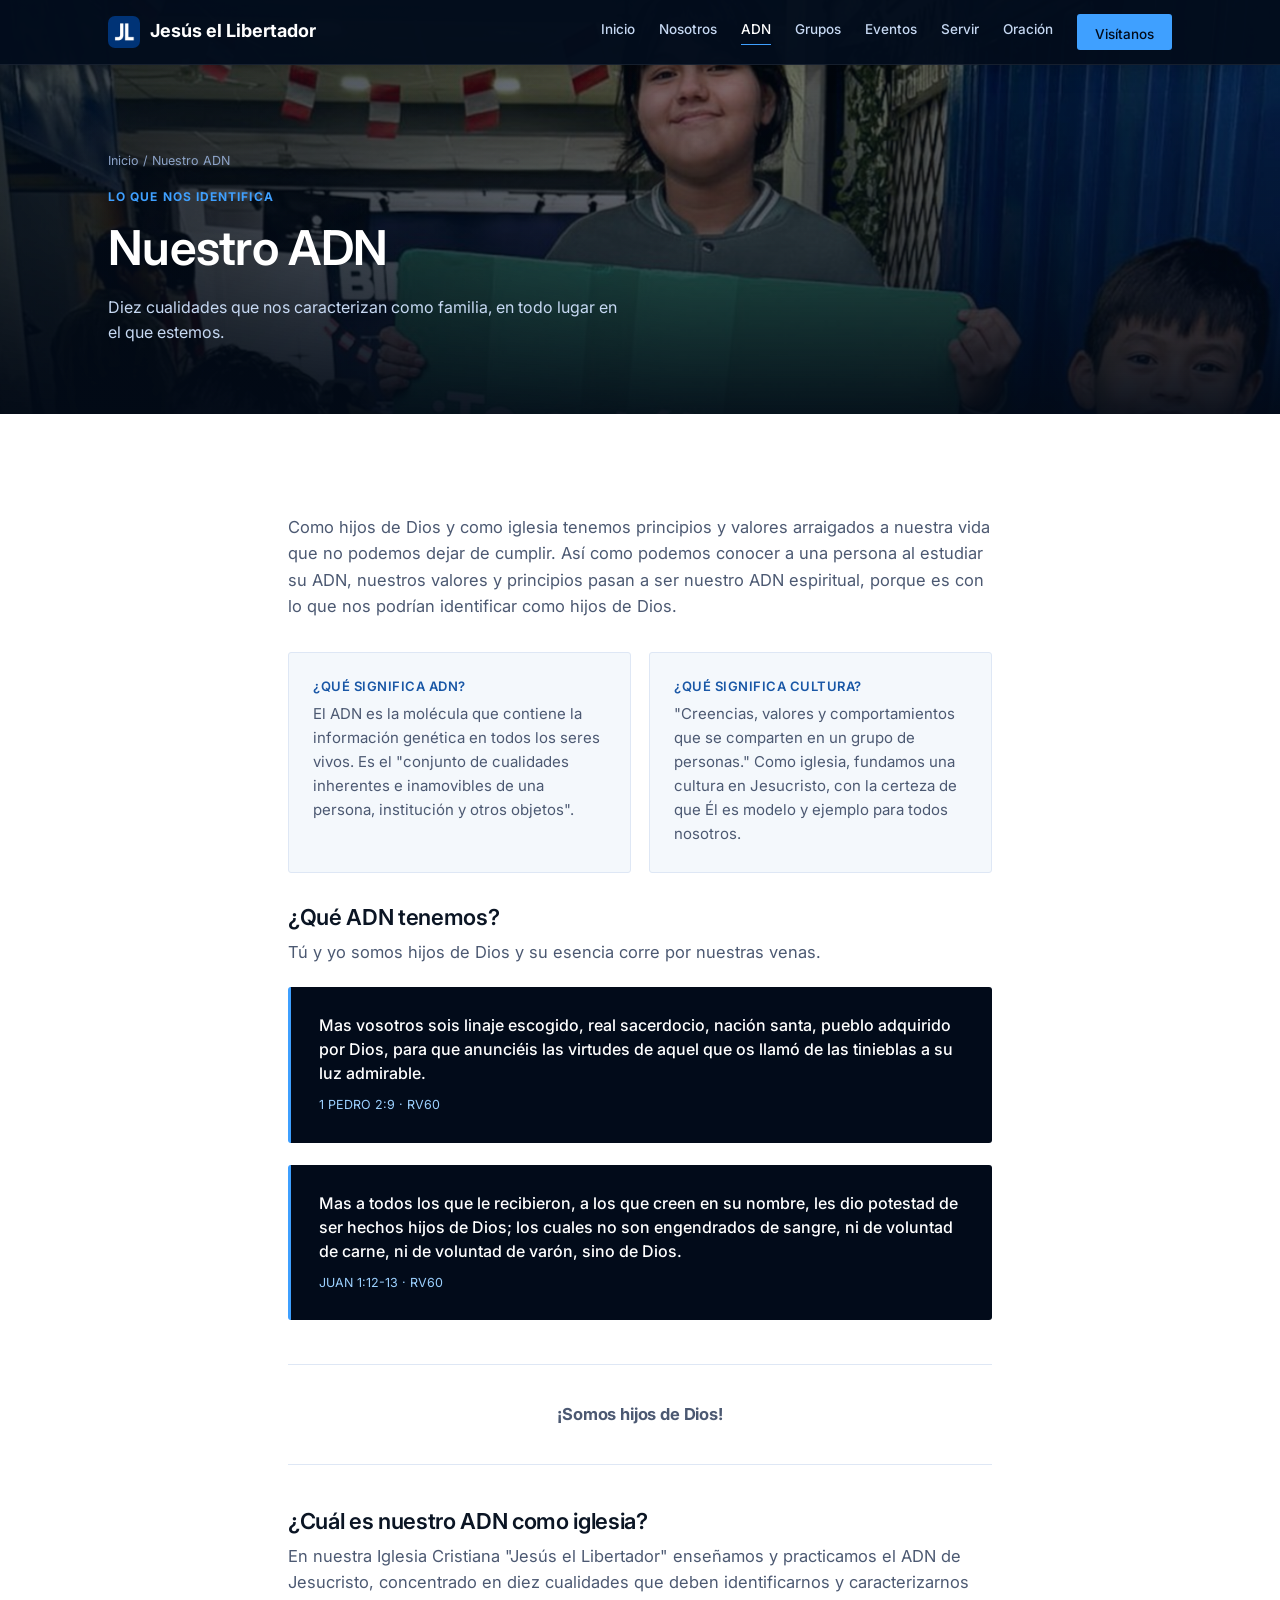
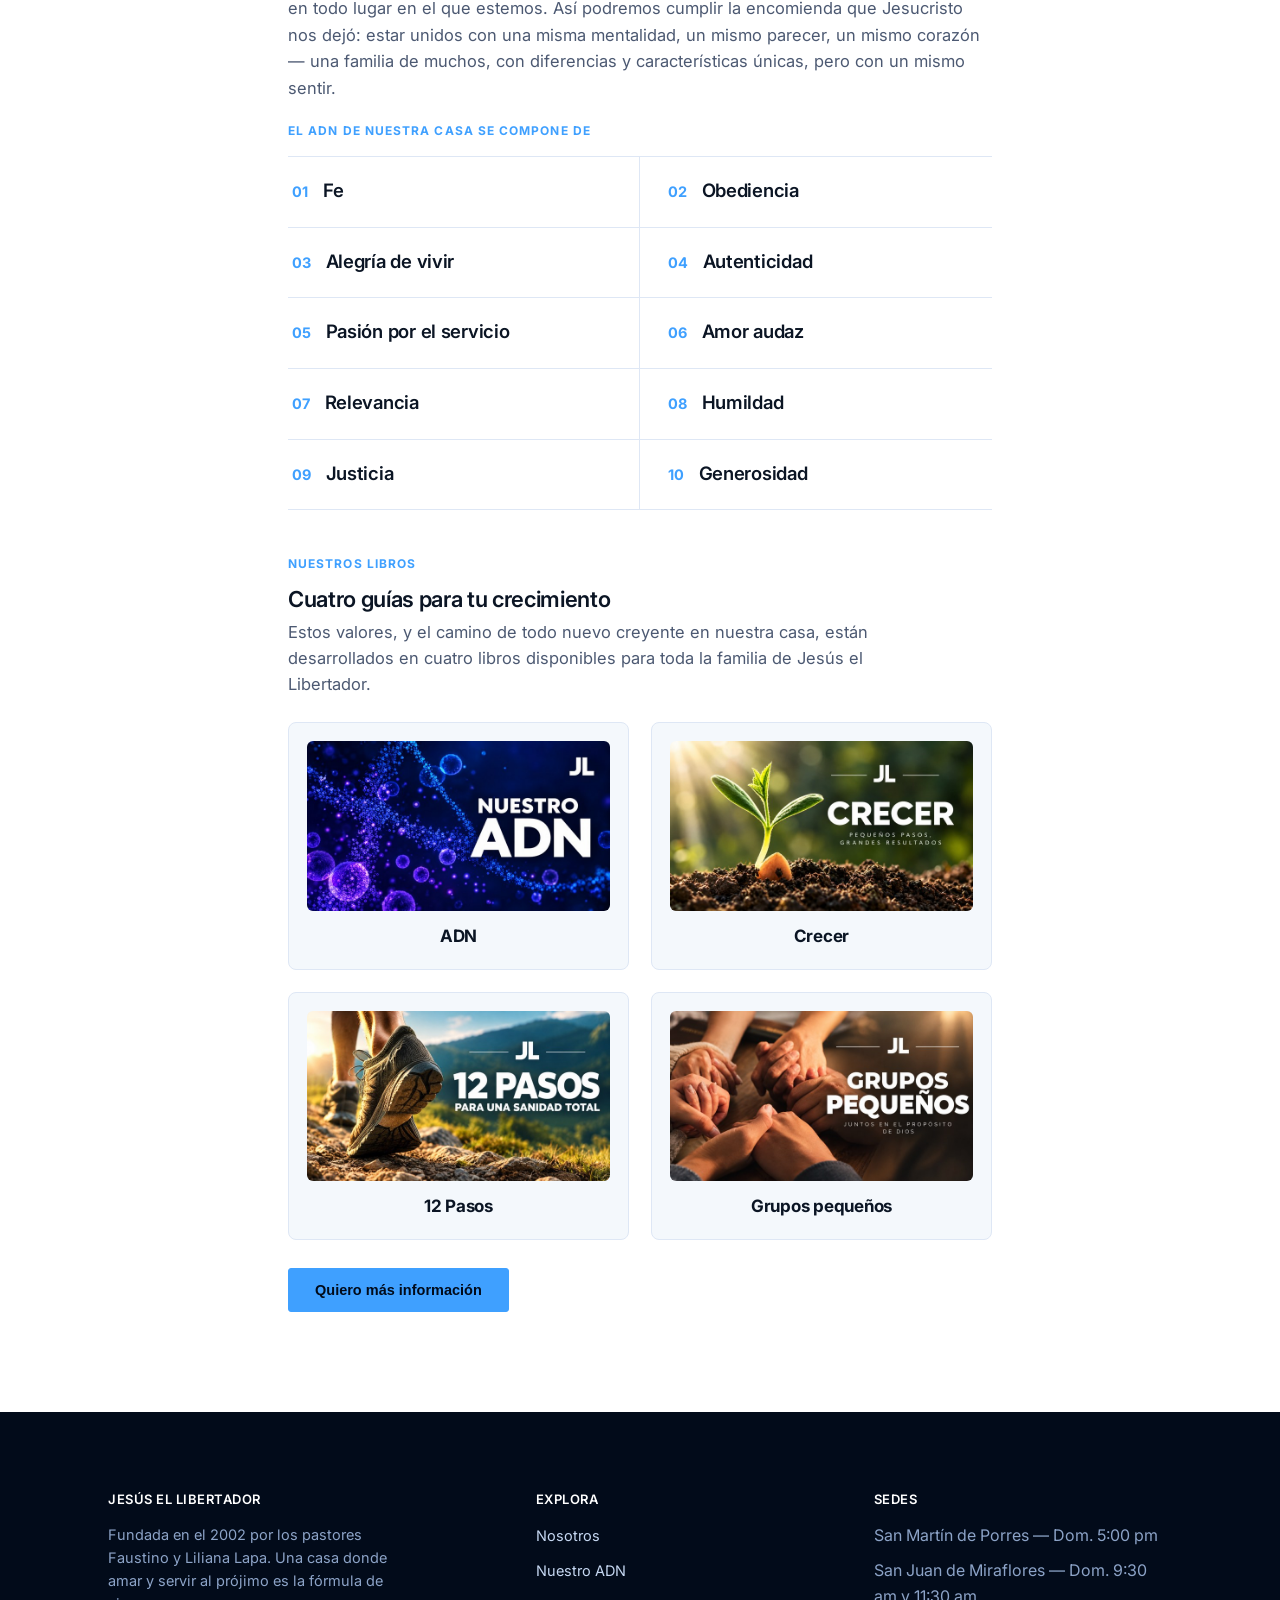
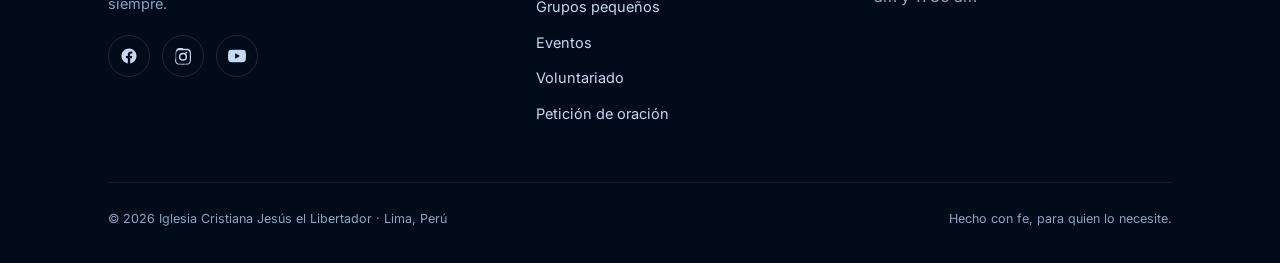
==== adn.html @ 239bf361 "Actualización:Evento" ====
<!DOCTYPE html>
<html lang="es">
<head>
<meta charset="UTF-8">
<meta name="viewport" content="width=device-width, initial-scale=1, viewport-fit=cover">
<title>Nuestro ADN | Iglesia Cristiana Jesús el Libertador</title>
<link rel="icon" type="image/x-icon" href="/favicon.ico">
<link rel="icon" type="image/png" sizes="32x32" href="/images/favicon-32.png">
<link rel="icon" type="image/png" sizes="16x16" href="/images/favicon-16.png">
<link rel="apple-touch-icon" sizes="180x180" href="/images/apple-touch-icon.png">
<link rel="icon" type="image/png" sizes="192x192" href="/images/icon-192.png">
<link rel="icon" type="image/png" sizes="512x512" href="/images/icon-512.png">
<meta name="description" content="Diez cualidades que identifican a la familia de la Iglesia Cristiana Jesús el Libertador, en todo lugar en el que estemos.">
<link rel="canonical" href="https://icjesusellibertador.com/adn">
<meta property="og:type" content="website">
<meta property="og:site_name" content="Jesús el Libertador">
<meta property="og:locale" content="es_PE">
<meta property="og:title" content="Nuestro ADN | Iglesia Cristiana Jesús el Libertador">
<meta property="og:description" content="Diez cualidades que identifican a la familia de la Iglesia Cristiana Jesús el Libertador, en todo lugar en el que estemos.">
<meta property="og:url" content="https://icjesusellibertador.com/adn">
<meta property="og:image" content="https://icjesusellibertador.com/images/voluntario-bienvenida.jpg">
<meta name="twitter:card" content="summary_large_image">
<link rel="preconnect" href="https://fonts.googleapis.com">
<link rel="preconnect" href="https://fonts.gstatic.com" crossorigin>
<link href="https://fonts.googleapis.com/css2?family=Inter:wght@400;500;600;700;800&display=swap" rel="stylesheet">
<link rel="stylesheet" href="css/styles.css">
</head>
<body>
<header class="site-nav solid" id="siteNav">
  <div class="nav-row">
    <a class="brand" href="index.html">
      <span class="brand-mark"><img src="images/logo.png" alt="Jesús el Libertador"></span>
      Jesús el Libertador
    </a>
    <button class="nav-toggle" id="navToggle" aria-label="Abrir menú"><span></span><span></span><span></span></button>
    <ul class="nav-links" id="navLinks">
      <a href="index.html">Inicio</a>
      <a href="nosotros.html">Nosotros</a>
      <a href="adn.html" class="current">ADN</a>
      <a href="grupos.html">Grupos</a>
      <a href="eventos.html">Eventos</a>
      <a href="voluntariado.html">Servir</a>
      <a href="oracion.html">Oración</a>
      <a class="nav-cta" href="grupos.html#sedes">Visítanos</a>
    </ul>
  </div>
</header>
<header class="page-header">
  <div class="media-bg"><img src="images/voluntario-bienvenida.jpg" alt="Niños del equipo de bienvenida sosteniendo carteles: Te estábamos esperando, Eres amado, Qué bueno verte" style="object-position:50% 16%;"></div>
  <div class="media-overlay"></div>
  <div class="page-header-inner wrap">
    <div class="breadcrumb"><a href="index.html">Inicio</a> / Nuestro ADN</div>
    <span class="eyebrow">Lo que nos identifica</span>
    <h1>Nuestro ADN</h1>
    <p class="lead">Diez cualidades que nos caracterizan como familia, en todo lugar en el que estemos.</p>
  </div>
</header>

<section class="adn-block" data-reveal>
  <div class="wrap adn-intro">
    <p>Como hijos de Dios y como iglesia tenemos principios y valores arraigados a nuestra vida que no podemos dejar de cumplir. Así como podemos conocer a una persona al estudiar su ADN, nuestros valores y principios pasan a ser nuestro ADN espiritual, porque es con lo que nos podrían identificar como hijos de Dios.</p>

    <div class="adn-def">
      <div class="def-card">
        <h4>¿Qué significa ADN?</h4>
        <p>El ADN es la molécula que contiene la información genética en todos los seres vivos. Es el "conjunto de cualidades inherentes e inamovibles de una persona, institución y otros objetos".</p>
      </div>
      <div class="def-card">
        <h4>¿Qué significa cultura?</h4>
        <p>"Creencias, valores y comportamientos que se comparten en un grupo de personas." Como iglesia, fundamos una cultura en Jesucristo, con la certeza de que Él es modelo y ejemplo para todos nosotros.</p>
      </div>
    </div>

    <h3 style="color:var(--ink); font-size:22px;">¿Qué ADN tenemos?</h3>
    <p>Tú y yo somos hijos de Dios y su esencia corre por nuestras venas.</p>

    <div class="verse-card">
      <p>Mas vosotros sois linaje escogido, real sacerdocio, nación santa, pueblo adquirido por Dios, para que anunciéis las virtudes de aquel que os llamó de las tinieblas a su luz admirable.</p>
      <span>1 PEDRO 2:9 · RV60</span>
    </div>
    <div class="verse-card">
      <p>Mas a todos los que le recibieron, a los que creen en su nombre, les dio potestad de ser hechos hijos de Dios; los cuales no son engendrados de sangre, ni de voluntad de carne, ni de voluntad de varón, sino de Dios.</p>
      <span>JUAN 1:12-13 · RV60</span>
    </div>

    <p class="adn-shout">¡Somos hijos de Dios!</p>

    <h3 style="color:var(--ink); font-size:22px;">¿Cuál es nuestro ADN como iglesia?</h3>
    <p>En nuestra Iglesia Cristiana "Jesús el Libertador" enseñamos y practicamos el ADN de Jesucristo, concentrado en diez cualidades que deben identificarnos y caracterizarnos en todo lugar en el que estemos. Así podremos cumplir la encomienda que Jesucristo nos dejó: estar unidos con una misma mentalidad, un mismo parecer, un mismo corazón — una familia de muchos, con diferencias y características únicas, pero con un mismo sentir.</p>

    <span class="eyebrow" style="margin-top:20px;">El ADN de nuestra casa se compone de</span>
    <div class="adn-grid">
      <div class="adn-item"><span class="num">01</span><h3>Fe</h3></div>
      <div class="adn-item"><span class="num">02</span><h3>Obediencia</h3></div>
      <div class="adn-item"><span class="num">03</span><h3>Alegría de vivir</h3></div>
      <div class="adn-item"><span class="num">04</span><h3>Autenticidad</h3></div>
      <div class="adn-item"><span class="num">05</span><h3>Pasión por el servicio</h3></div>
      <div class="adn-item"><span class="num">06</span><h3>Amor audaz</h3></div>
      <div class="adn-item"><span class="num">07</span><h3>Relevancia</h3></div>
      <div class="adn-item"><span class="num">08</span><h3>Humildad</h3></div>
      <div class="adn-item"><span class="num">09</span><h3>Justicia</h3></div>
      <div class="adn-item"><span class="num">10</span><h3>Generosidad</h3></div>
    </div>

    <span class="eyebrow" style="margin-top:44px;">Nuestros libros</span>
    <h3 style="color:var(--ink); font-size:22px; margin-bottom:6px;">Cuatro guías para tu crecimiento</h3>
    <p style="max-width:60ch;">Estos valores, y el camino de todo nuevo creyente en nuestra casa, están desarrollados en cuatro libros disponibles para toda la familia de Jesús el Libertador.</p>
    <div class="books-grid">
      <div class="book-card"><div class="book-cover"><img src="images/portada-adn.jpg" alt="Portada del libro ADN" loading="lazy"></div><h4>ADN</h4></div>
      <div class="book-card"><div class="book-cover"><img src="images/portada-crecer.jpg" alt="Portada del libro Crecer" loading="lazy"></div><h4>Crecer</h4></div>
      <div class="book-card"><div class="book-cover"><img src="images/portada-12pasos.jpg" alt="Portada del libro 12 Pasos" loading="lazy"></div><h4>12 Pasos</h4></div>
      <div class="book-card"><div class="book-cover"><img src="images/portada-grupos.jpg" alt="Portada del libro Grupos Pequeños" loading="lazy"></div><h4>Grupos pequeños</h4></div>
    </div>
    <button type="button" class="btn" style="margin-top:28px;" data-open-contacto>Quiero más información</button>
  </div>
</section>
<!--
  Formulario con Netlify Forms: funciona automáticamente en cuanto despliegues
  este sitio en Netlify. Las respuestas llegan al panel de Netlify → Forms
  (formulario "contacto"), y puedes activar notificación por correo en
  Site settings → Forms → Notifications.
-->
<div class="modal-overlay" id="contactoModal" aria-hidden="true">
  <div class="modal-box" role="dialog" aria-modal="true" aria-labelledby="contactoModalTitle">
    <button type="button" class="modal-close" aria-label="Cerrar formulario">&times;</button>
    <span class="eyebrow">Conversemos</span>
    <h2 id="contactoModalTitle">Conócenos, escríbenos</h2>
    <p class="intro">Cuéntanos qué necesitas —una pregunta, una visita, lo que sea— y te respondemos a la brevedad.</p>

    <form name="contacto" method="POST" data-netlify="true" netlify-honeypot="bot-field" class="oracion-form">
      <input type="hidden" name="form-name" value="contacto" />
      <p class="hp-field"><label>No llenar: <input name="bot-field" /></label></p>
      <div class="field-row">
        <div class="field">
          <label for="c-nombre">Nombre completo</label>
          <input type="text" id="c-nombre" name="nombre" required>
        </div>
        <div class="field">
          <label for="c-contacto">Correo o WhatsApp</label>
          <input type="text" id="c-contacto" name="contacto" required>
        </div>
      </div>
      <div class="field">
        <label for="c-mensaje">¿En qué te podemos ayudar?</label>
        <textarea id="c-mensaje" name="mensaje" rows="4" required></textarea>
      </div>
      <button class="btn" type="submit" style="align-self:flex-start;">Enviar mensaje</button>
      <p class="form-note">Nos pondremos en contacto contigo por el medio que nos dejes.</p>
    </form>
  </div>
</div>

<footer id="contacto">
  <div class="wrap">
    <div class="footer-grid">
      <div>
        <h4>Jesús el Libertador</h4>
        <p>Fundada en el 2002 por los pastores Faustino y Liliana Lapa. Una casa donde amar y servir al prójimo es la fórmula de siempre.</p>
        <div class="socials" style="margin-top:20px;">
          <a class="social-btn" title="Facebook" target="_blank" rel="noopener" href="https://www.facebook.com/ICJesuselLibertador/">
            <svg width="18" height="18" viewBox="0 0 24 24" fill="currentColor"><path d="M22 12.06C22 6.5 17.52 2 12 2S2 6.5 2 12.06c0 5 3.66 9.15 8.44 9.94v-7.03H7.9v-2.9h2.54V9.85c0-2.5 1.49-3.89 3.77-3.89 1.09 0 2.24.2 2.24.2v2.46h-1.26c-1.24 0-1.63.77-1.63 1.56v1.87h2.78l-.44 2.9h-2.34V22c4.78-.79 8.44-4.94 8.44-9.94z"/></svg>
          </a>
          <a class="social-btn" title="Instagram" target="_blank" rel="noopener" href="https://www.instagram.com/ic.jel/">
            <svg width="18" height="18" viewBox="0 0 24 24" fill="currentColor"><path d="M12 2.2c3.2 0 3.58.01 4.85.07 1.17.05 1.97.24 2.43.4a4.9 4.9 0 0 1 1.77 1.15 4.9 4.9 0 0 1 1.15 1.77c.16.46.35 1.26.4 2.43.06 1.27.07 1.65.07 4.85s-.01 3.58-.07 4.85c-.05 1.17-.24 1.97-.4 2.43a4.9 4.9 0 0 1-1.15 1.77 4.9 4.9 0 0 1-1.77 1.15c-.46.16-1.26.35-2.43.4-1.27.06-1.65.07-4.85.07s-3.58-.01-4.85-.07c-1.17-.05-1.97-.24-2.43-.4a4.9 4.9 0 0 1-1.77-1.15 4.9 4.9 0 0 1-1.15-1.77c-.16-.46-.35-1.26-.4-2.43C2.21 15.58 2.2 15.2 2.2 12s.01-3.58.07-4.85c.05-1.17.24-1.97.4-2.43a4.9 4.9 0 0 1 1.15-1.77A4.9 4.9 0 0 1 5.6 1.8c.46-.16 1.26-.35 2.43-.4C9.3 1.34 9.68 1.33 12 1.33zm0 1.98c-3.14 0-3.5.01-4.73.07-1.03.05-1.6.22-1.97.36-.5.19-.85.42-1.22.79-.37.37-.6.72-.79 1.22-.14.37-.31.94-.36 1.97-.06 1.23-.07 1.6-.07 4.73s.01 3.5.07 4.73c.05 1.03.22 1.6.36 1.97.19.5.42.85.79 1.22.37.37.72.6 1.22.79.37.14.94.31 1.97.36 1.23.06 1.6.07 4.73.07s3.5-.01 4.73-.07c1.03-.05 1.6-.22 1.97-.36.5-.19.85-.42 1.22-.79.37-.37.6-.72.79-1.22.14-.37.31-.94.36-1.97.06-1.23.07-1.6.07-4.73s-.01-3.5-.07-4.73c-.05-1.03-.22-1.6-.36-1.97a3 3 0 0 0-.79-1.22 3 3 0 0 0-1.22-.79c-.37-.14-.94-.31-1.97-.36-1.23-.06-1.6-.07-4.73-.07zm0 3.4a5.42 5.42 0 1 1 0 10.84 5.42 5.42 0 0 1 0-10.84zm0 1.98a3.44 3.44 0 1 0 0 6.88 3.44 3.44 0 0 0 0-6.88zm5.63-2.2a1.27 1.27 0 1 1-2.53 0 1.27 1.27 0 0 1 2.53 0z"/></svg>
          </a>
          <a class="social-btn" title="YouTube" target="_blank" rel="noopener" href="https://www.youtube.com/channel/UCuJzcKdLEdfTrABDYm5E2ng">
            <svg width="18" height="18" viewBox="0 0 24 24" fill="currentColor"><path d="M23.5 6.2a3 3 0 0 0-2.1-2.1C19.6 3.6 12 3.6 12 3.6s-7.6 0-9.4.5A3 3 0 0 0 .5 6.2 31 31 0 0 0 0 12a31 31 0 0 0 .5 5.8 3 3 0 0 0 2.1 2.1c1.8.5 9.4.5 9.4.5s7.6 0 9.4-.5a3 3 0 0 0 2.1-2.1A31 31 0 0 0 24 12a31 31 0 0 0-.5-5.8zM9.6 15.6V8.4l6.3 3.6-6.3 3.6z"/></svg>
          </a>
        </div>
      </div>
      <div>
        <h4>Explora</h4>
        <ul class="footer-links">
          <li><a href="nosotros.html">Nosotros</a></li>
          <li><a href="adn.html">Nuestro ADN</a></li>
          <li><a href="grupos.html">Grupos pequeños</a></li>
          <li><a href="eventos.html">Eventos</a></li>
          <li><a href="voluntariado.html">Voluntariado</a></li>
          <li><a href="oracion.html">Petición de oración</a></li>
        </ul>
      </div>
      <div>
        <h4>Sedes</h4>
        <ul class="footer-links">
          <li>San Martín de Porres — Dom. 5:00 pm</li>
          <li>San Juan de Miraflores — Dom. 9:30 am y 11:30 am</li>
        </ul>
      </div>
    </div>
    <div class="footer-bottom">
      <span>© 2026 Iglesia Cristiana Jesús el Libertador · Lima, Perú</span>
      <span>Hecho con fe, para quien lo necesite.</span>
    </div>
  </div>
</footer>

<script src="js/script.js"></script>
</body>
</html>
---- css/styles.css ----
:root{
  /* ---- Primary blue system (brand: Iglesia Jesús el Libertador) ---- */
  --blue-950:#020B1A;
  --blue-900:#061A34;
  --blue-800:#0C2C56;
  --blue-700:#123E7C;
  --blue-600:#1957A6;
  --blue-500:#2372D1;
  --azure:#3FA0FF;
  --azure-light:#9CD1FF;
  --sky-tint:#EAF3FF;
  --line-light:#DEE7F5;
  --paper:#FFFFFF;
  --paper-dim:#F4F8FC;
  --ink:#0B1524;
  --ink-soft:#4C5972;
  --mist:#C6D8F2;
  --mist-dim:#8CA3C7;
  --white:#FFFFFF;
  --shadow-soft:0 18px 50px -22px rgba(6,26,52,.35);
}
*{box-sizing:border-box;}
html{scroll-behavior:smooth;}
body{
  margin:0;
  background:var(--paper);
  color:var(--ink);
  font-family:'Inter',sans-serif;
  line-height:1.6;
  -webkit-font-smoothing:antialiased;
  overflow-x:hidden;
  -webkit-tap-highlight-color:transparent;
}
a, button{ -webkit-tap-highlight-color:transparent; }
h1,h2,h3,h4{
  font-family:'Inter',sans-serif;
  font-weight:600;
  margin:0 0 .4em;
  line-height:1.15;
  letter-spacing:-.015em;
}
p{margin:0 0 1em;}
a{color:inherit; text-decoration:none;}
img{max-width:100%;display:block;}
.wrap{max-width:1120px;margin:0 auto;padding:0 28px;}
.wrap-narrow{max-width:720px;margin:0 auto;padding:0 28px;}
.wrap-mid{max-width:860px;margin:0 auto;padding:0 28px;}
section{padding:100px 0;}
@media(max-width:640px){ section{padding:64px 0;} .wrap,.wrap-narrow,.wrap-mid{padding:0 24px;} }
@media(max-width:380px){ .wrap,.wrap-narrow,.wrap-mid{padding:0 20px;} }

.eyebrow{
  font-family:'Inter',sans-serif; font-weight:700; text-transform:uppercase; letter-spacing:.09em; font-size:12px;
  color:var(--azure); margin-bottom:14px; display:block;
}

@media (prefers-reduced-motion: reduce){
  *{animation-duration:.001ms !important; animation-iteration-count:1 !important; transition-duration:.001ms !important; scroll-behavior:auto !important;}
}

/* ---- scroll reveal ---- */
[data-reveal]{opacity:0; transform:translateY(26px); transition:opacity .8s cubic-bezier(.2,.7,.2,1), transform .8s cubic-bezier(.2,.7,.2,1);}
[data-reveal].is-visible{opacity:1; transform:none;}
[data-reveal="stagger"] > *{opacity:0; transform:translateY(20px); transition:opacity .7s ease, transform .7s ease;}
[data-reveal="stagger"].is-visible > *{opacity:1; transform:none;}
[data-reveal="stagger"].is-visible > *:nth-child(1){transition-delay:.05s;}
[data-reveal="stagger"].is-visible > *:nth-child(2){transition-delay:.15s;}
[data-reveal="stagger"].is-visible > *:nth-child(3){transition-delay:.25s;}
[data-reveal="stagger"].is-visible > *:nth-child(4){transition-delay:.35s;}

/* ---- reusable full-bleed photo block ---- */
.media-bg{position:absolute; inset:0; overflow:hidden; z-index:0;}
.media-bg img{width:100%; height:100%; object-fit:cover; transform:scale(1.06); will-change:transform;}
.media-bg.kenburns img{animation:kenburns 24s ease-in-out infinite alternate;}
@keyframes kenburns{from{transform:scale(1.06) translate3d(0,0,0);} to{transform:scale(1.15) translate3d(-1.4%,-1%,0);}}

/* ================= NAV ================= */
header.site-nav{
  position:fixed; top:0; left:0; right:0; z-index:100;
  padding:22px 0; transition:background .35s ease, padding .35s ease, border-color .35s ease, box-shadow .35s ease;
  border-bottom:1px solid transparent;
  background:rgba(2,11,26,0);
}
header.site-nav.scrolled, header.site-nav.solid{
  background:rgba(3,13,28,.97);
  padding:14px 0; border-color:rgba(255,255,255,.08); box-shadow:0 10px 30px -18px rgba(0,0,0,.5);
}
.nav-row{
  max-width:1120px;margin:0 auto;padding:0 28px;
  display:flex; align-items:center; justify-content:space-between; gap:20px;
}
.brand{display:flex; align-items:center; gap:10px; color:var(--white); font-family:'Inter',sans-serif; font-size:18px; font-weight:700;}
.brand-mark{
  width:32px;height:32px;border-radius:7px; overflow:hidden; flex:0 0 auto;
  display:flex;align-items:center;justify-content:center;
}
.brand-mark img{width:100%;height:100%;object-fit:cover;display:block;}
.nav-links{display:flex; align-items:center; gap:24px; list-style:none; margin:0; padding:0;}
.nav-links a{color:var(--mist); font-size:13.5px; font-weight:500; padding-bottom:3px; border-bottom:1px solid transparent; transition:color .2s ease, border-color .2s ease;}
.nav-links a:hover, .nav-links a.current{color:var(--white); border-color:var(--azure);}
.nav-cta{background:var(--azure); color:var(--blue-950); font-size:13px; font-weight:700; padding:10px 18px; border-radius:3px; transition:background .2s ease, color .2s ease, transform .2s ease;}
.nav-links a.nav-cta{color:var(--blue-950);}
.nav-links a.nav-cta:hover{color:var(--white);}
.nav-cta:hover, .nav-cta:focus-visible, .nav-cta:active{background:#1F72D8; color:var(--white); transform:translateY(-1px);}
.nav-toggle{display:none;}
@media(max-width:960px){
  .nav-links{
    position:fixed; inset:0; width:100%; max-width:none;
    background:var(--blue-950); flex-direction:column; align-items:center; justify-content:center; gap:6px;
    padding:32px; transform:none; opacity:0; visibility:hidden;
    transition:opacity .3s ease, visibility 0s linear .3s; border-left:none; z-index:105;
  }
  .nav-links.open{opacity:1; visibility:visible; transition:opacity .3s ease;}
  .nav-links a{padding:14px 0; border-bottom:1px solid rgba(255,255,255,.08); width:100%; max-width:280px; text-align:center; font-size:17px;}
  .nav-cta{margin-top:18px; text-align:center; width:100%; max-width:280px;}
  .nav-toggle{display:flex; flex-direction:column; gap:5px; background:none; border:none; cursor:pointer; z-index:110; padding:6px;}
  .nav-toggle span{width:22px; height:2px; background:var(--white); display:block; transition:transform .25s ease, opacity .25s ease;}
  .nav-toggle.open span:nth-child(1){transform:translateY(7px) rotate(45deg);}
  .nav-toggle.open span:nth-child(2){opacity:0;}
  .nav-toggle.open span:nth-child(3){transform:translateY(-7px) rotate(-45deg);}
}

/* ================= HERO (home) ================= */
.hero{
  position:relative; min-height:100svh; display:flex; align-items:flex-end;
  color:var(--white); overflow:hidden; background:var(--blue-950);
}
.hero .media-overlay{
  position:absolute; inset:0; z-index:1;
  background:
    linear-gradient(180deg, rgba(2,10,22,.35) 0%, rgba(2,10,22,.55) 45%, rgba(2,10,22,.94) 100%),
    linear-gradient(100deg, rgba(3,15,34,.55) 0%, rgba(3,15,34,.15) 45%, transparent 70%);
}
.hero::after{
  content:''; position:absolute; inset:0; z-index:1; pointer-events:none;
  background-image:
    linear-gradient(rgba(255,255,255,.045) 1px, transparent 1px),
    linear-gradient(90deg, rgba(255,255,255,.045) 1px, transparent 1px);
  background-size:64px 64px;
  -webkit-mask-image:radial-gradient(70% 60% at 60% 15%, black 0%, transparent 75%);
          mask-image:radial-gradient(70% 60% at 60% 15%, black 0%, transparent 75%);
  opacity:.5;
}
.hero-inner{position:relative; z-index:2; padding-top:180px; padding-bottom:76px; width:100%;}
.hero h1{font-size:clamp(34px,6.4vw,64px); max-width:15ch; color:var(--white);}
.hero .lead{color:var(--mist); font-size:17px; max-width:48ch; margin-top:22px;}
.hero-verse{margin-top:34px; padding-left:22px; border-left:2px solid var(--azure); max-width:44ch;}
.hero-verse p{font-family:'Inter',sans-serif; font-weight:500; font-size:17px; color:var(--paper); margin-bottom:6px; line-height:1.5;}
.hero-verse span{font-size:13px; color:var(--azure-light); letter-spacing:.03em;}
.scroll-cue{position:absolute; z-index:2; right:28px; bottom:34px; display:flex; flex-direction:column; align-items:center; gap:8px; color:var(--mist-dim); font-size:12px;}
.scroll-cue .line{width:1px; height:46px; background:linear-gradient(var(--azure),transparent);}
@media(max-width:640px){ .scroll-cue{display:none;} .hero-inner{padding-top:150px; padding-bottom:56px;} }

/* ================= PAGE HEADER (interior pages) ================= */
.page-header{
  position:relative; min-height:46vh; display:flex; align-items:flex-end;
  color:var(--white); overflow:hidden; background:var(--blue-950);
}
.page-header .media-overlay{
  position:absolute; inset:0; z-index:1;
  background:
    linear-gradient(180deg, rgba(2,10,22,.45) 0%, rgba(2,10,22,.65) 55%, rgba(2,10,22,.95) 100%),
    linear-gradient(100deg, rgba(3,15,34,.6) 0%, transparent 55%);
}
.page-header-inner{position:relative; z-index:2; padding-top:150px; padding-bottom:52px; width:100%;}
.page-header h1{font-size:clamp(30px,5.4vw,48px); color:var(--white); max-width:18ch;}
.page-header .lead{color:var(--mist); font-size:16px; max-width:52ch; margin-top:12px;}
.breadcrumb{position:relative; z-index:2; font-size:12.5px; color:var(--mist-dim); margin-bottom:16px;}
.breadcrumb a:hover{color:var(--azure-light);}
@media(max-width:640px){
  .page-header{min-height:38vh;}
  .page-header-inner{padding-top:126px; padding-bottom:40px; text-align:center;}
  .page-header-inner .lead{margin-left:auto; margin-right:auto;}
  .breadcrumb{text-align:center;}
}

/* ================= BUTTONS ================= */
.btn{
  display:inline-flex; align-items:center; gap:8px; background:var(--azure); color:var(--blue-950);
  font-weight:700; font-size:14.5px; padding:13px 26px; border-radius:3px; border:1px solid var(--azure); cursor:pointer;
  transition:background .2s ease, border-color .2s ease, transform .2s ease;
}
.btn:hover{background:var(--azure-light); border-color:var(--azure-light); transform:translateY(-1px);}
.btn-ghost{background:transparent; color:var(--white); border:1px solid rgba(255,255,255,.35);}
.btn-ghost:hover{border-color:var(--azure-light); color:var(--azure-light);}
.btn-ghost.on-light{color:var(--blue-900); border-color:var(--line-light);}
.btn-ghost.on-light:hover{border-color:var(--blue-500); color:var(--blue-700); background:var(--sky-tint);}
.btn-dark{background:var(--blue-900); color:var(--white); border-color:var(--blue-900);}
.btn-dark:hover{background:var(--blue-800);}
.btn-row{display:flex; gap:14px; flex-wrap:wrap; margin-top:34px;}

/* ================= NOSOTROS / photo-split blocks ================= */
.nosotros{background:var(--paper);}
.nos-grid{display:grid; grid-template-columns:1fr; gap:48px; align-items:center;}
@media(min-width:860px){ .nos-grid{grid-template-columns:1.05fr .95fr; gap:64px;} }
.nos-grid.reverse{direction:rtl;}
.nos-grid.reverse > *{direction:ltr;}
.nos-grid h2{font-size:clamp(26px,4vw,36px); color:var(--ink);}
.nos-grid p{color:var(--ink-soft); font-size:16.5px;}
.founders-line{font-family:'Inter',sans-serif; font-size:14px; color:var(--blue-600); font-weight:600; margin-bottom:22px;}

.photo-frame{
  position:relative; border-radius:4px; overflow:hidden; box-shadow:var(--shadow-soft);
  aspect-ratio:4/5; background:var(--blue-900);
}
.photo-frame img{width:100%; height:100%; object-fit:cover; transition:transform .6s ease;}
.photo-frame:hover img{transform:scale(1.04);}
.photo-frame .cap{
  position:absolute; left:0; right:0; bottom:0; padding:22px 24px;
  background:linear-gradient(0deg, rgba(2,11,26,.85), transparent);
  color:var(--white);
}
.photo-frame .cap p{font-family:'Inter',sans-serif; font-weight:500; font-size:17px; margin:0 0 4px; color:var(--white); line-height:1.4;}
.photo-frame .cap span{font-size:12.5px; color:var(--azure-light);}
.photo-frame.wide{aspect-ratio:5/4;}

/* ---- Misión / Visión ---- */
.mv-grid{display:grid; grid-template-columns:1fr; gap:20px; margin-top:20px;}
@media(min-width:720px){ .mv-grid{grid-template-columns:1fr 1fr;} }
.mv-card{
  background:var(--blue-950); color:var(--white); padding:32px 30px; border-radius:4px;
  border-left:3px solid var(--azure); box-shadow:var(--shadow-soft);
}
.mv-card .eyebrow{margin-bottom:10px; color:var(--azure-light);}
.mv-card p{color:var(--mist); font-size:16px; margin:0;}
.mv-card.pending{position:relative;}
.mv-card.pending::after{
  content:'Muy pronto'; position:absolute; top:26px; right:28px; font-size:11px; font-weight:600;
  letter-spacing:.04em; text-transform:uppercase; color:var(--blue-950); background:var(--azure-light);
  padding:4px 10px; border-radius:12px;
}
.mv-card.pending p{font-style:italic;}

/* ================= CTA BAND (dark closing band before footer) ================= */
.cta-band{position:relative; background:var(--blue-950); color:var(--white); overflow:hidden;}
.cta-band::before{
  content:''; position:absolute; inset:0;
  background:radial-gradient(120% 90% at 15% 0%, rgba(63,160,255,.16) 0%, transparent 55%);
}
.cta-band .wrap{position:relative;}
.cta-band h2{color:var(--white); font-size:clamp(26px,4vw,36px);}
.cta-band .eyebrow{color:var(--azure-light);}

/* ================= SEDES ================= */
.sedes-section{background:var(--paper-dim);}
.sedes-section h2{color:var(--ink); font-size:clamp(26px,4vw,36px);}
.sedes-section > .wrap > p{color:var(--ink-soft); max-width:48ch; font-size:16.5px;}
.sedes-grid{display:grid; grid-template-columns:1fr; gap:20px; margin-top:40px;}
@media(min-width:720px){ .sedes-grid{grid-template-columns:1fr 1fr;} }
.sede-card{
  border:1px solid var(--line-light); background:var(--white); overflow:hidden;
  display:flex; flex-direction:column; min-height:200px; box-shadow:0 1px 0 rgba(6,26,52,.02);
  transition:box-shadow .25s ease, transform .25s ease;
}
.sede-card:hover{box-shadow:var(--shadow-soft); transform:translateY(-3px);}
.sede-card .sede-photo{height:150px; overflow:hidden; background:var(--blue-900);}
.sede-card .sede-photo img{width:100%; height:100%; object-fit:cover;}
.sede-card .sede-body{padding:28px 26px; display:flex; flex-direction:column; gap:16px; justify-content:space-between; flex:1;}
.sede-card .tag{font-size:12.5px; letter-spacing:.02em; color:var(--blue-600); text-transform:uppercase; font-weight:600;}
.sede-card h3{font-size:22px; color:var(--ink); margin:10px 0 6px;}
.sede-card .horario{color:var(--ink-soft); font-size:15px;}

/* ================= HOME HIGHLIGHTS (destacados) ================= */
.highlights-block{background:var(--paper);}
.highlights-block h2{font-size:clamp(26px,4vw,36px); color:var(--ink);}
.highlights-block > .wrap > p.intro{color:var(--ink-soft); max-width:54ch; font-size:16.5px;}
.highlights-grid{display:grid; grid-template-columns:1fr; gap:20px; margin-top:40px;}
@media(min-width:620px){ .highlights-grid{grid-template-columns:1fr 1fr;} }
@media(min-width:1000px){ .highlights-grid{grid-template-columns:repeat(4,1fr);} }
.hi-card{
  display:block; background:var(--white); border:1px solid var(--line-light); border-radius:4px; overflow:hidden;
  transition:box-shadow .25s ease, transform .25s ease;
}
.hi-card:hover{box-shadow:var(--shadow-soft); transform:translateY(-4px);}
.hi-card .hi-photo{aspect-ratio:4/3; overflow:hidden; background:var(--blue-900);}
.hi-card .hi-photo img{width:100%; height:100%; object-fit:cover; transition:transform .5s ease;}
.hi-card:hover .hi-photo img{transform:scale(1.06);}
.hi-card .hi-body{padding:20px 20px 24px;}
.hi-card h3{font-size:18px; margin:0 0 6px; color:var(--ink);}
.hi-card p{font-size:14px; color:var(--ink-soft); margin:0 0 10px;}
.hi-card .hi-link{font-size:13px; font-weight:600; color:var(--blue-600);}

/* ================= STATS BAND ================= */
.stats-band{background:var(--blue-950); color:var(--white); padding:56px 0;}
.stats-grid{display:grid; grid-template-columns:repeat(2,1fr); gap:28px; text-align:center;}
@media(min-width:720px){ .stats-grid{grid-template-columns:repeat(4,1fr);} }
.stat b{display:block; font-family:'Inter',sans-serif; font-size:clamp(26px,4vw,38px); color:var(--azure-light); font-weight:700;}
.stat span{font-size:13px; color:var(--mist-dim); letter-spacing:.01em;}

/* ================= PRE-FOOTER PRAYER BAND ================= */
.prayer-band{position:relative; overflow:hidden; color:var(--white); min-height:340px; display:flex; align-items:center;}
.prayer-band .media-overlay{position:absolute; inset:0; z-index:1; background:linear-gradient(100deg, rgba(2,10,22,.92) 20%, rgba(2,10,22,.55) 100%);}
.prayer-band .wrap{position:relative; z-index:2;}
.prayer-band h2{color:var(--white); font-size:clamp(24px,3.6vw,34px); max-width:16ch;}
.prayer-band p{color:var(--mist); max-width:46ch; font-size:16px;}

/* ================= VOLUNTARIADO block ================= */
.voluntariado-block{background:var(--paper);}
.voluntariado-block h2{font-size:clamp(26px,4vw,36px); color:var(--ink);}
.voluntariado-block > .wrap > p{color:var(--ink-soft); max-width:52ch; font-size:16.5px;}

/* ================= SECTION HEADINGS (light, shared) ================= */
.section-head h2{font-size:clamp(26px,4vw,36px); color:var(--ink);}
.section-head p.intro{color:var(--ink-soft); font-size:16.5px; max-width:54ch;}

/* ================= ADN (light-first, blue used as accent) ================= */
.adn-block{background:var(--paper);}
.adn-block .eyebrow{color:var(--azure);}
.adn-intro{max-width:760px; margin:0 auto;}
.adn-intro > p{color:var(--ink-soft); font-size:16.5px;}
.adn-def{display:grid; grid-template-columns:1fr; gap:18px; margin:32px 0;}
@media(min-width:720px){ .adn-def{grid-template-columns:1fr 1fr;} }
.adn-def .def-card{border:1px solid var(--line-light); background:var(--paper-dim); padding:26px 24px; border-radius:3px;}
.adn-def h4{font-size:13px; text-transform:uppercase; letter-spacing:.04em; color:var(--blue-600); margin-bottom:8px; font-family:'Inter',sans-serif; font-weight:600;}
.adn-def p{color:var(--ink-soft); font-size:15px; margin:0;}
.verse-card{
  background:var(--blue-950); color:var(--paper);
  padding:26px 28px; margin:22px 0; border-radius:3px;
  border-left:3px solid var(--azure);
}
.verse-card p{font-family:'Inter',sans-serif; font-weight:500; font-size:16px; color:var(--paper); margin-bottom:6px; line-height:1.5;}
.verse-card span{font-size:12.5px; color:var(--azure-light);}
.adn-shout{
  font-family:'Inter',sans-serif; font-weight:700; font-size:clamp(22px,3.4vw,30px); color:var(--blue-900);
  text-align:center; margin:44px 0; letter-spacing:-.01em; border-top:1px solid var(--line-light); border-bottom:1px solid var(--line-light); padding:36px 0;
}
.adn-grid{display:grid; grid-template-columns:1fr; gap:0; margin-top:16px; border-top:1px solid var(--line-light);}
@media(min-width:720px){ .adn-grid{grid-template-columns:1fr 1fr;} }
.adn-item{padding:22px 4px; border-bottom:1px solid var(--line-light);}
@media(min-width:720px){ .adn-item:nth-child(odd){border-right:1px solid var(--line-light); padding-right:28px;} .adn-item:nth-child(even){padding-left:28px;} }
.adn-item .num{font-family:'Inter',sans-serif; font-weight:700; color:var(--azure); font-size:14.5px; letter-spacing:.02em; margin-right:14px;}
.adn-item h3{font-size:18.5px; margin:0; color:var(--ink); display:inline;}
.books-grid{display:grid; grid-template-columns:1fr; gap:22px; margin-top:24px;}
@media(min-width:560px){ .books-grid{grid-template-columns:repeat(2,1fr);} }
.book-card{border:1px solid var(--line-light); background:var(--paper-dim); padding:18px 18px 22px; text-align:center; border-radius:8px; transition:box-shadow .2s ease, transform .2s ease; overflow:hidden;}
.book-card:hover{box-shadow:var(--shadow-soft); transform:translateY(-3px);}
.book-card .book-cover{width:100%; aspect-ratio:16/9; margin:0 0 16px; border-radius:6px; overflow:hidden; background:var(--blue-950);}
.book-card .book-cover img{width:100%; height:100%; object-fit:cover; display:block; transition:transform .5s ease;}
.book-card:hover .book-cover img{transform:scale(1.05);}
.book-card h4{font-size:17px; color:var(--ink); margin:0; font-family:'Inter',sans-serif; font-weight:700;}

/* ================= GRUPOS (light) ================= */
.grupos-block{background:var(--paper);}
.grupos-block h2{font-size:clamp(26px,4vw,36px); color:var(--ink);}
.grupos-block > .wrap > p.intro{color:var(--ink-soft); max-width:50ch; font-size:16.5px;}
.filtros{display:flex; gap:10px; flex-wrap:wrap; margin:34px 0 30px;}
.chip{border:1px solid var(--line-light); background:transparent; color:var(--ink-soft); font-size:13.5px; padding:9px 18px; border-radius:20px; cursor:pointer; font-family:'Inter',sans-serif; font-weight:500; transition:background .2s ease, color .2s ease, border-color .2s ease;}
.chip.active{background:var(--blue-950); color:var(--azure-light); border-color:var(--blue-950);}
.gp-grid{display:grid; grid-template-columns:1fr; gap:16px;}
@media(min-width:720px){ .gp-grid{grid-template-columns:1fr 1fr;} }
.gp-card{background:var(--white); border:1px solid var(--line-light); border-radius:4px; overflow:hidden; transition:box-shadow .2s ease;}
.gp-photo{width:100%; aspect-ratio:16/9; overflow:hidden; background:var(--blue-900);}
.gp-photo img{width:100%; height:100%; object-fit:cover; display:block; transition:transform .5s ease;}
.gp-card:hover .gp-photo img{transform:scale(1.05);}
.gp-card[open]{box-shadow:var(--shadow-soft);}
.gp-card summary{list-style:none; cursor:pointer; padding:22px 24px; display:flex; justify-content:space-between; align-items:flex-start; gap:14px;}
.gp-card summary::-webkit-details-marker{display:none;}
.gp-card summary h3{font-size:18px; margin:0; color:var(--ink);}
.gp-card summary .meta{font-size:13px; color:var(--ink-soft); margin-top:6px; font-weight:400; font-family:'Inter',sans-serif;}
.gp-card summary .plus{flex:0 0 auto; width:26px; height:26px; border-radius:50%; border:1px solid var(--line-light); color:var(--blue-600); display:flex; align-items:center; justify-content:center; font-size:16px; transition:transform .25s ease;}
.gp-card[open] summary .plus{transform:rotate(45deg);}
.gp-body{padding:0 24px 24px; color:var(--ink-soft); font-size:14.5px; border-top:1px solid var(--line-light);}
.gp-body p.desc{margin:18px 0 16px;}
.gp-tags{display:grid; grid-template-columns:1fr 1fr; gap:10px 16px; margin-bottom:16px; font-size:13.5px;}
.gp-tags div b{display:block; font-size:11px; text-transform:uppercase; letter-spacing:.03em; color:var(--blue-600); margin-bottom:2px; font-weight:600;}
.gp-contact a{color:var(--blue-900); font-weight:600; border-bottom:1px solid var(--azure);}

/* ================= EVENTOS ================= */
.eventos-block{background:var(--paper-dim);}
.eventos-block h2{color:var(--ink); font-size:clamp(26px,4vw,36px);}
.evento-panel{margin-top:20px; border:1px solid var(--line-light); padding:40px 34px; background:var(--white); display:flex; flex-direction:column; gap:18px; border-radius:4px;}
.evento-panel h3{color:var(--blue-900); font-size:21px;}
.evento-panel p{color:var(--ink-soft); font-size:16px; max-width:52ch;}
.evento-social{display:flex; gap:12px; flex-wrap:wrap;}
.evento-panel.evento-destacado{padding:0; overflow:hidden; gap:0;}
.evento-photo{width:100%; aspect-ratio:16/9; background:var(--blue-950); overflow:hidden;}
.evento-photo img{width:100%; height:100%; object-fit:cover; display:block;}
.evento-panel-body{padding:34px 34px 38px; display:flex; flex-direction:column; gap:14px;}
.evento-meta{display:flex; flex-wrap:wrap; gap:10px 20px; margin:4px 0 6px;}
.evento-meta span{font-size:14.5px; color:var(--blue-900); background:var(--sky-tint); padding:8px 14px; border-radius:20px;}
.gallery-section{background:var(--paper);}
.gallery-section h2{font-size:clamp(26px,4vw,36px); color:var(--ink);}
.gallery-grid{display:grid; grid-template-columns:1fr; gap:18px; margin-top:36px;}
@media(min-width:720px){ .gallery-grid{grid-template-columns:1fr 1fr;} }
.gallery-item{position:relative; border-radius:4px; overflow:hidden; aspect-ratio:4/3; box-shadow:var(--shadow-soft);}
.gallery-item img{width:100%; height:100%; object-fit:cover; transition:transform .6s ease; filter:saturate(1.02);}
.gallery-item:hover img{transform:scale(1.05);}
.gallery-item .cap{position:absolute; left:0; right:0; bottom:0; padding:18px 20px; background:linear-gradient(0deg, rgba(2,11,26,.82), transparent); color:var(--white); font-size:14px;}

/* ---- video gallery (vertical clips, e.g. reels) ---- */
.video-gallery-grid{display:grid; grid-template-columns:1fr; gap:18px; margin-top:36px;}
@media(min-width:640px){ .video-gallery-grid{grid-template-columns:repeat(3,1fr);} }
.video-card{position:relative; border-radius:4px; overflow:hidden; aspect-ratio:9/16; box-shadow:var(--shadow-soft); background:var(--blue-950);}
.video-card video{width:100%; height:100%; object-fit:cover; display:block; background:var(--blue-950);}

/* ================= VOLUNTARIADO areas ================= */
.areas-photo-grid{display:grid; grid-template-columns:1fr; gap:22px; margin:34px 0;}
@media(min-width:640px){ .areas-photo-grid{grid-template-columns:1fr 1fr;} }
.area-photo-card{
  display:block; width:100%; text-align:center; font:inherit; margin:0; cursor:pointer;
  border:1px solid var(--line-light); background:var(--paper-dim); border-radius:8px;
  overflow:hidden; padding:0 0 22px; transition:box-shadow .2s ease, transform .2s ease;
}
.area-photo-card:hover{box-shadow:var(--shadow-soft); transform:translateY(-3px);}
.area-photo-card .photo{width:100%; aspect-ratio:4/3; overflow:hidden; background:var(--blue-950);}
.area-photo-card .photo img{width:100%; height:100%; object-fit:cover; display:block; transition:transform .5s ease;}
.area-photo-card:hover .photo img{transform:scale(1.05);}
.area-photo-card h3{margin:18px 0 0; font-size:19px; color:var(--ink); font-weight:700;}
@media(min-width:640px){ .areas-photo-grid > .area-photo-card:last-child:nth-child(odd){grid-column:1 / -1; max-width:calc(50% - 11px); margin:0 auto;} }
.areas-sub{font-size:13.5px; color:var(--ink-soft); text-transform:uppercase; letter-spacing:.04em; margin:38px 0 14px; font-weight:600;}
.areas{display:flex; flex-wrap:wrap; gap:12px; margin:0 0 12px;}
.role-detail{margin-top:6px;}
.role-detail h4{font-size:12.5px; text-transform:uppercase; letter-spacing:.05em; color:var(--azure); font-weight:700; margin:22px 0 10px;}
.role-detail ul{margin:0; padding-left:18px; color:var(--ink-soft); font-size:14.5px; display:flex; flex-direction:column; gap:7px;}
.role-detail p{color:var(--ink-soft); font-size:15px;}
.role-key-phrase{font-family:'Inter',sans-serif; font-weight:700; font-size:17px; color:var(--blue-900); text-align:center; padding:16px 18px; background:var(--paper-dim); border-radius:6px; margin:18px 0 6px;}
.area-tag{
  font-family:'Inter',sans-serif; border:1px solid var(--line-light); background:var(--paper-dim); color:var(--ink);
  padding:11px 20px; border-radius:20px; font-size:14.5px; font-weight:500; cursor:pointer;
  transition:border-color .2s ease, background .2s ease, color .2s ease, transform .2s ease;
}
.area-tag:hover{border-color:var(--blue-500); background:var(--sky-tint); color:var(--blue-700); transform:translateY(-1px);}
.area-photo-card:focus-visible, .area-tag:focus-visible{outline:2px solid var(--azure); outline-offset:2px;}
.area-highlight{animation:areaPulse 1.2s ease;}
@keyframes areaPulse{
  0%{box-shadow:0 0 0 0 rgba(63,160,255,.55);}
  70%{box-shadow:0 0 0 10px rgba(63,160,255,0);}
  100%{box-shadow:0 0 0 0 rgba(63,160,255,0);}
}

/* ================= ORACIÓN ================= */
.oracion-block{background:var(--paper-dim);}
.oracion-block h2{color:var(--ink); font-size:clamp(26px,4vw,36px);}
.oracion-block > .wrap-narrow > p.intro{color:var(--ink-soft); font-size:16.5px; max-width:52ch;}
.reassure-row{display:grid; grid-template-columns:1fr; gap:16px; margin:28px 0 8px;}
@media(min-width:600px){ .reassure-row{grid-template-columns:repeat(3,1fr);} }
.reassure-item{display:flex; align-items:flex-start; gap:12px; font-size:14px; color:var(--ink-soft);}
.reassure-item svg{flex:0 0 auto; color:var(--blue-600); margin-top:2px;}
.reassure-item b{display:block; color:var(--ink); font-size:14.5px; margin-bottom:2px;}
form.oracion-form{margin-top:24px; border:1px solid var(--line-light); background:var(--white); padding:36px 32px; display:flex; flex-direction:column; gap:18px; border-radius:4px; box-shadow:var(--shadow-soft);}
.field{display:flex; flex-direction:column; gap:8px;}
.field label{font-size:13px; font-weight:600; color:var(--ink);}
.field input, .field textarea, .field select{border:1px solid #D3DEEE; background:var(--paper); color:var(--ink); padding:13px 14px; font-size:15px; font-family:'Inter',sans-serif; border-radius:3px; resize:vertical;}
.field select{appearance:none; -webkit-appearance:none; background-image:url("data:image/svg+xml,%3Csvg xmlns='http://www.w3.org/2000/svg' viewBox='0 0 20 20' fill='%234C5972'%3E%3Cpath d='M5.5 7.5l4.5 5 4.5-5' stroke='%234C5972' stroke-width='1.6' fill='none' stroke-linecap='round' stroke-linejoin='round'/%3E%3C/svg%3E"); background-repeat:no-repeat; background-position:right 14px center; padding-right:38px;}
.field input:focus, .field textarea:focus, .field select:focus{outline:2px solid var(--azure); outline-offset:1px;}
.field-row{display:grid; grid-template-columns:1fr; gap:18px;}
@media(min-width:600px){ .field-row{grid-template-columns:1fr 1fr;} }
.form-note{font-size:13px; color:var(--ink-soft);}
.hp-field{position:absolute; left:-9999px; top:auto; width:1px; height:1px; overflow:hidden;}

/* ================= FOOTER ================= */
footer{background:var(--blue-950); color:var(--mist-dim); padding-top:80px;}
.footer-grid{display:grid; grid-template-columns:1.3fr 1fr 1fr; gap:40px; padding-bottom:56px; border-bottom:1px solid rgba(255,255,255,.08);}
@media(max-width:720px){ .footer-grid{grid-template-columns:1fr; gap:36px;} }
.footer-grid h4{color:var(--white); font-family:'Inter',sans-serif; font-size:13px; text-transform:uppercase; letter-spacing:.04em; font-weight:600; margin-bottom:16px;}
.footer-grid p{color:var(--mist-dim); font-size:14.5px; max-width:34ch;}
.footer-links{list-style:none; margin:0; padding:0; display:flex; flex-direction:column; gap:10px;}
.footer-links a, .footer-links button{font-size:14.5px; color:var(--mist); background:none; border:none; padding:0; font-family:'Inter',sans-serif; cursor:pointer; text-align:left;}
.footer-links a:hover, .footer-links button:hover{color:var(--azure-light);}
.socials{display:flex; gap:12px;}
.social-btn{width:42px; height:42px; border-radius:50%; border:1px solid rgba(255,255,255,.12); display:flex; align-items:center; justify-content:center; color:var(--mist); transition:background .2s ease, color .2s ease, border-color .2s ease;}
.social-btn:hover{background:var(--azure); color:var(--blue-950); border-color:var(--azure);}
.footer-bottom{padding:26px 0 34px; display:flex; justify-content:space-between; gap:12px; flex-wrap:wrap; font-size:12.5px; color:var(--mist-dim);}

/* ================= MODAL (formulario emergente) ================= */
.modal-overlay{
  position:fixed; inset:0; z-index:200; display:flex; align-items:center; justify-content:center;
  padding:24px; background:rgba(2,8,18,.6); backdrop-filter:blur(3px); -webkit-backdrop-filter:blur(3px);
  opacity:0; visibility:hidden; transition:opacity .25s ease, visibility 0s linear .25s;
}
.modal-overlay.open{opacity:1; visibility:visible; transition:opacity .25s ease, visibility 0s linear 0s;}
.modal-box{
  position:relative; background:var(--white); border-radius:6px; max-width:640px; width:100%;
  max-height:88vh; overflow-y:auto; padding:40px 36px; box-shadow:0 30px 80px -20px rgba(2,8,18,.55);
  transform:translateY(16px) scale(.98); transition:transform .28s cubic-bezier(.2,.7,.2,1);
}
.modal-overlay.open .modal-box{transform:translateY(0) scale(1);}
.modal-box .oracion-form{margin-top:20px; border:none; padding:0; box-shadow:none;}
.modal-box .intro{color:var(--ink-soft); font-size:15.5px; max-width:none;}
.modal-close{
  position:absolute; top:16px; right:16px; width:36px; height:36px; border-radius:50%;
  border:1px solid var(--line-light); background:var(--paper-dim); color:var(--ink-soft);
  font-size:22px; line-height:1; display:flex; align-items:center; justify-content:center; cursor:pointer;
  transition:background .2s ease, color .2s ease, border-color .2s ease;
}
.modal-close:hover{background:var(--sky-tint); color:var(--blue-700); border-color:var(--blue-500);}
body.modal-open, body.nav-open{overflow:hidden;}
@media(max-width:600px){ .modal-box{padding:30px 22px;} }
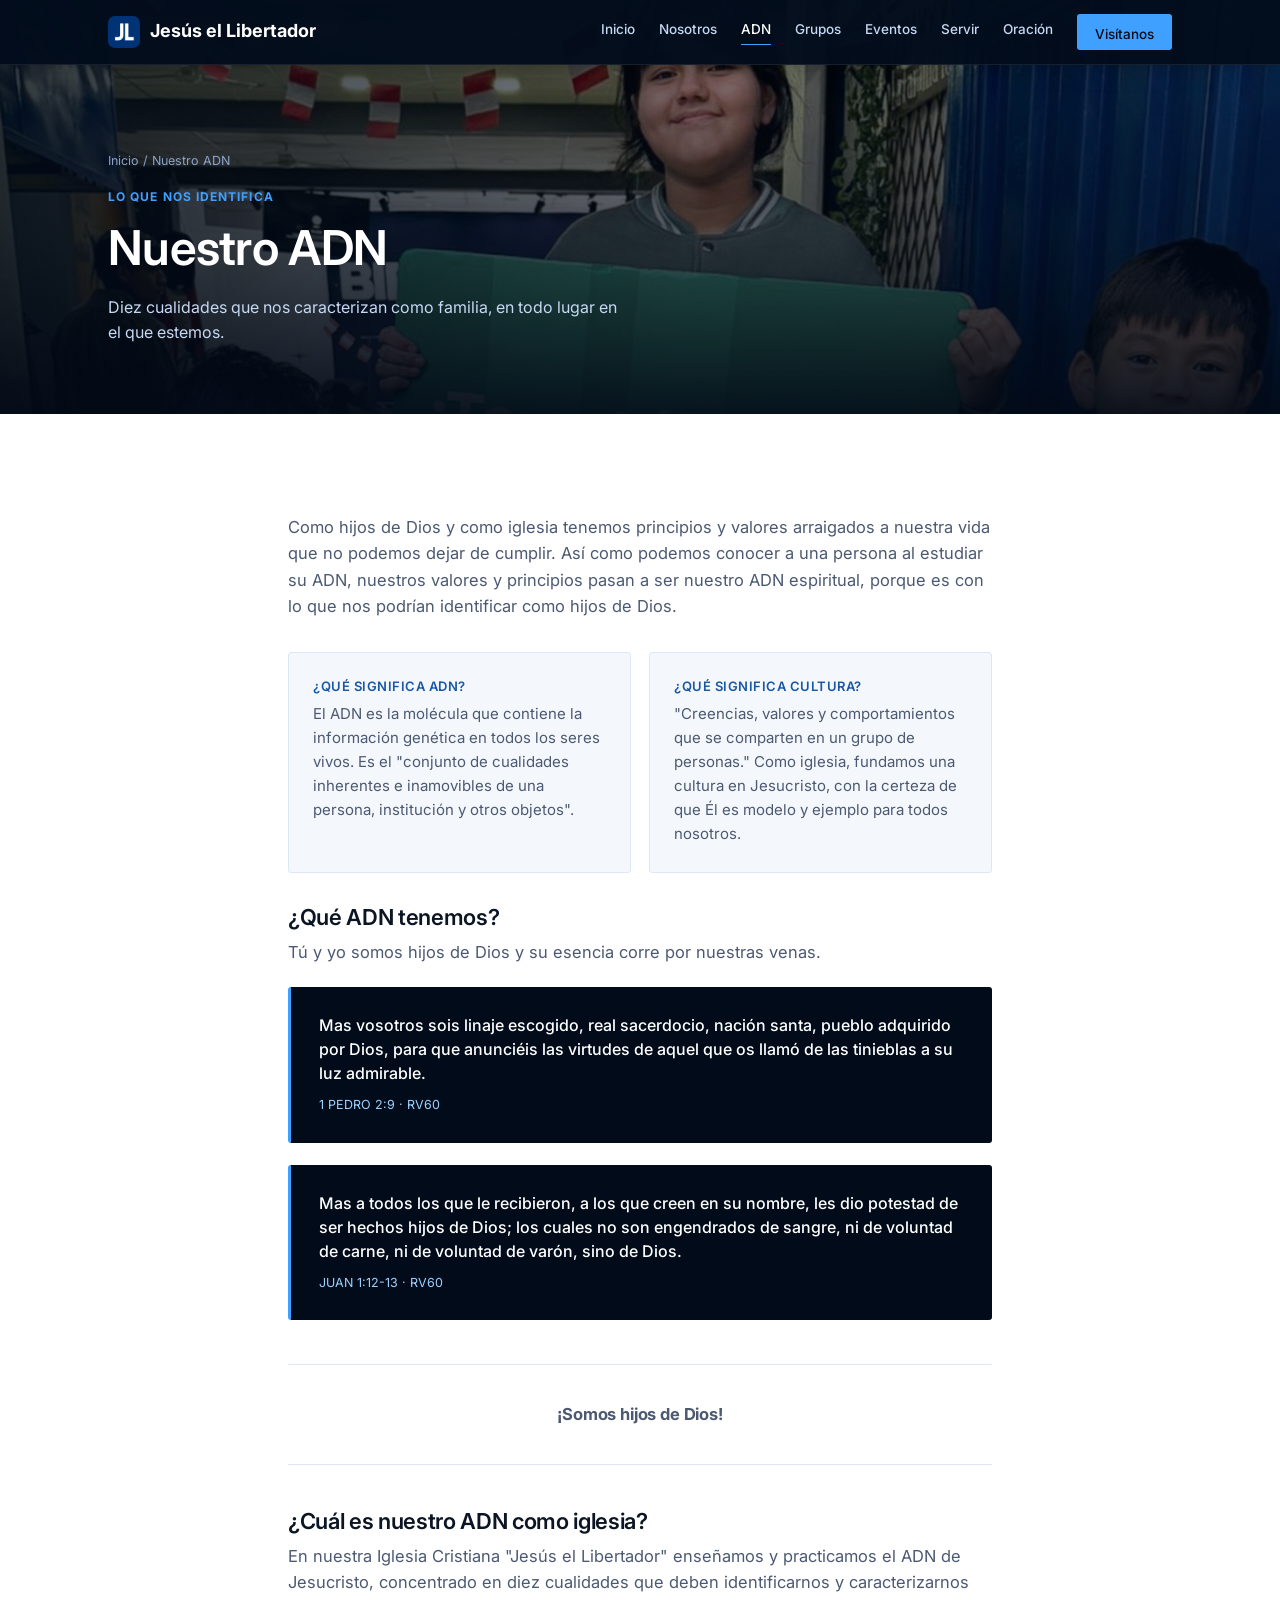
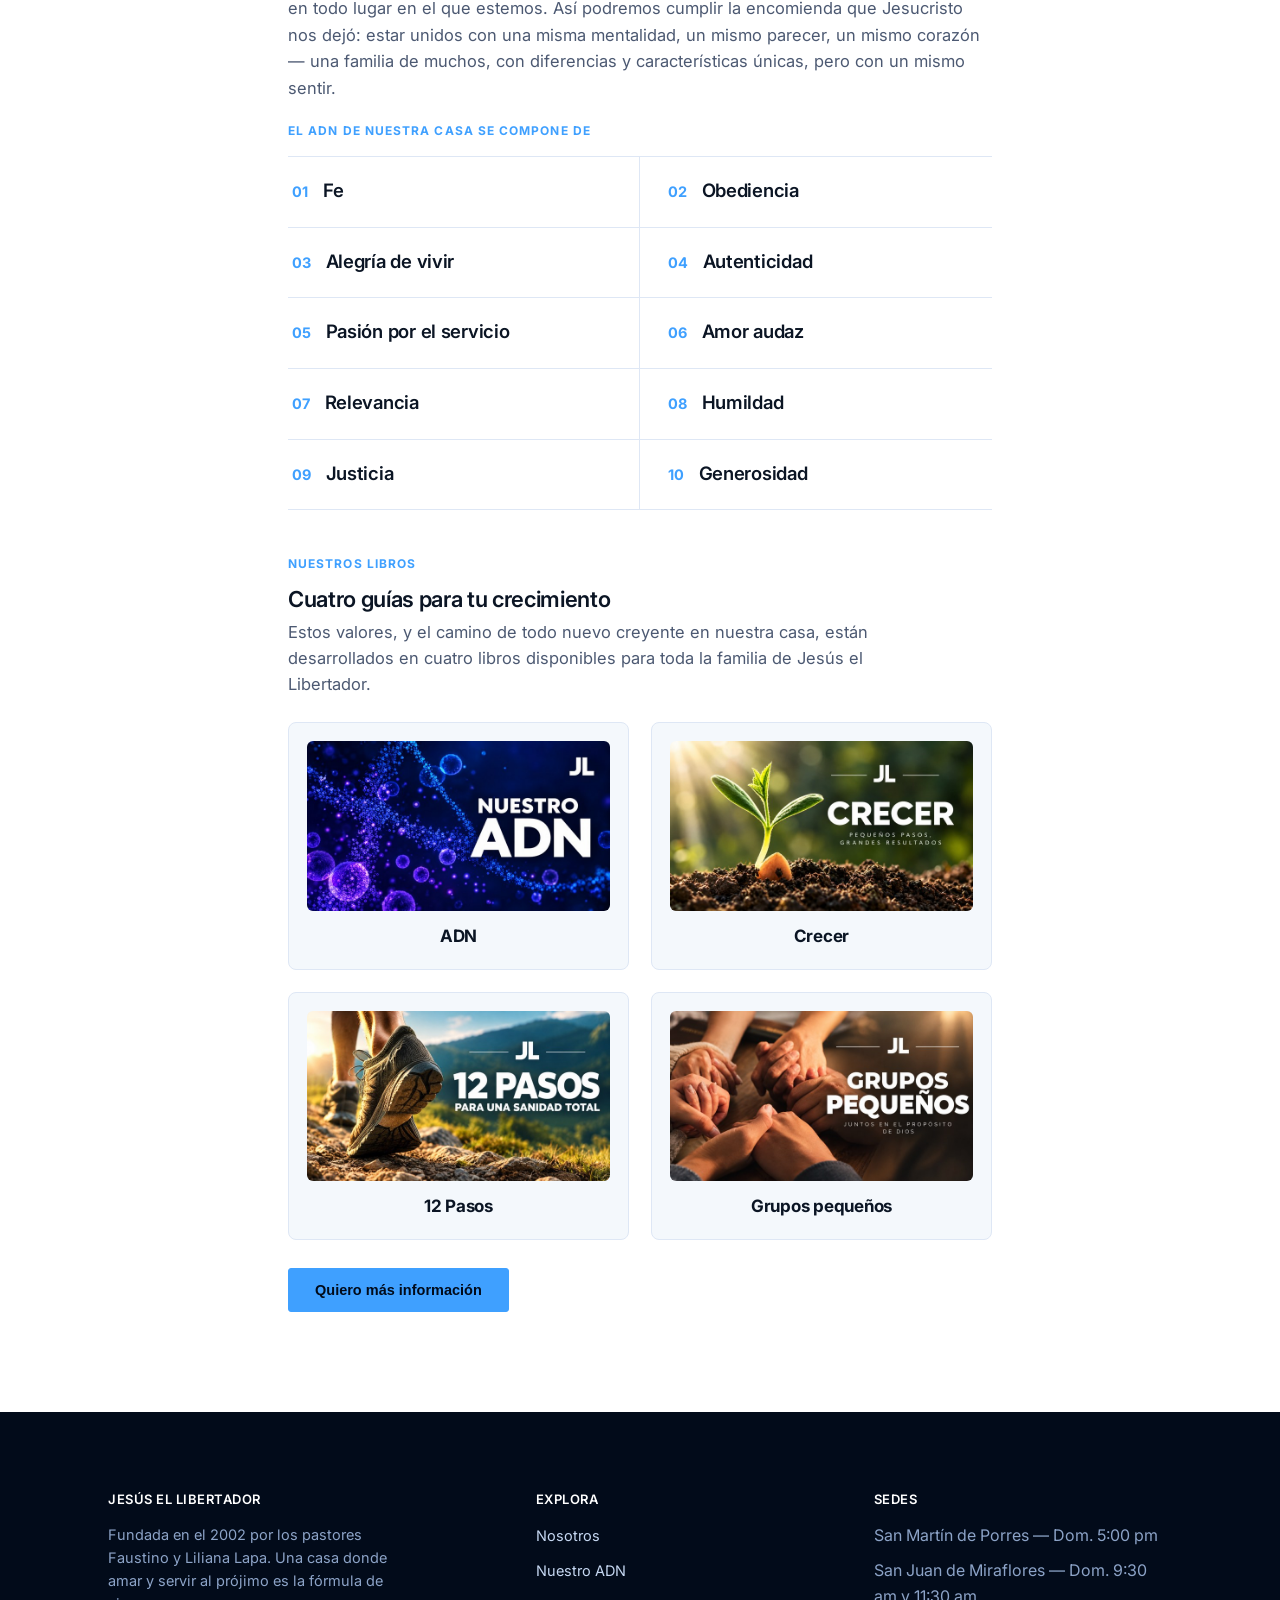
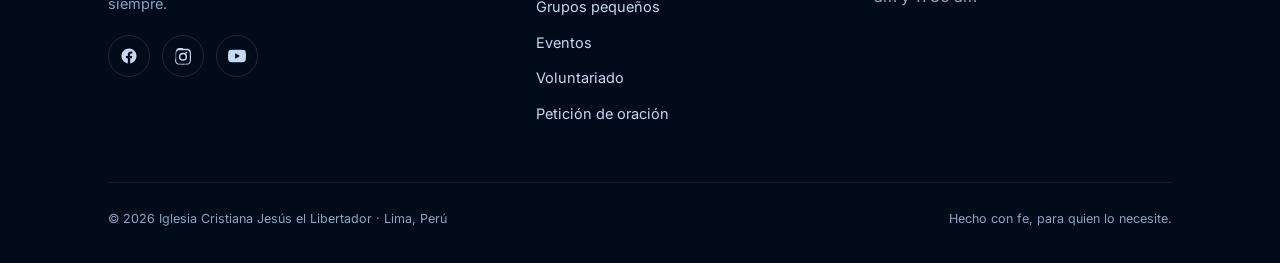
==== commit a9970d96: "Actualización" ====
--- a/adn.html
+++ b/adn.html
@@ -127,7 +127,7 @@
     <h2 id="contactoModalTitle">Conócenos, escríbenos</h2>
     <p class="intro">Cuéntanos qué necesitas —una pregunta, una visita, lo que sea— y te respondemos a la brevedad.</p>
 
-    <form name="contacto" method="POST" data-netlify="true" netlify-honeypot="bot-field" class="oracion-form">
+    <form name="contacto" method="POST" action="/adn.html" data-netlify="true" netlify-honeypot="bot-field" class="oracion-form">
       <input type="hidden" name="form-name" value="contacto" />
       <p class="hp-field"><label>No llenar: <input name="bot-field" /></label></p>
       <div class="field-row">
